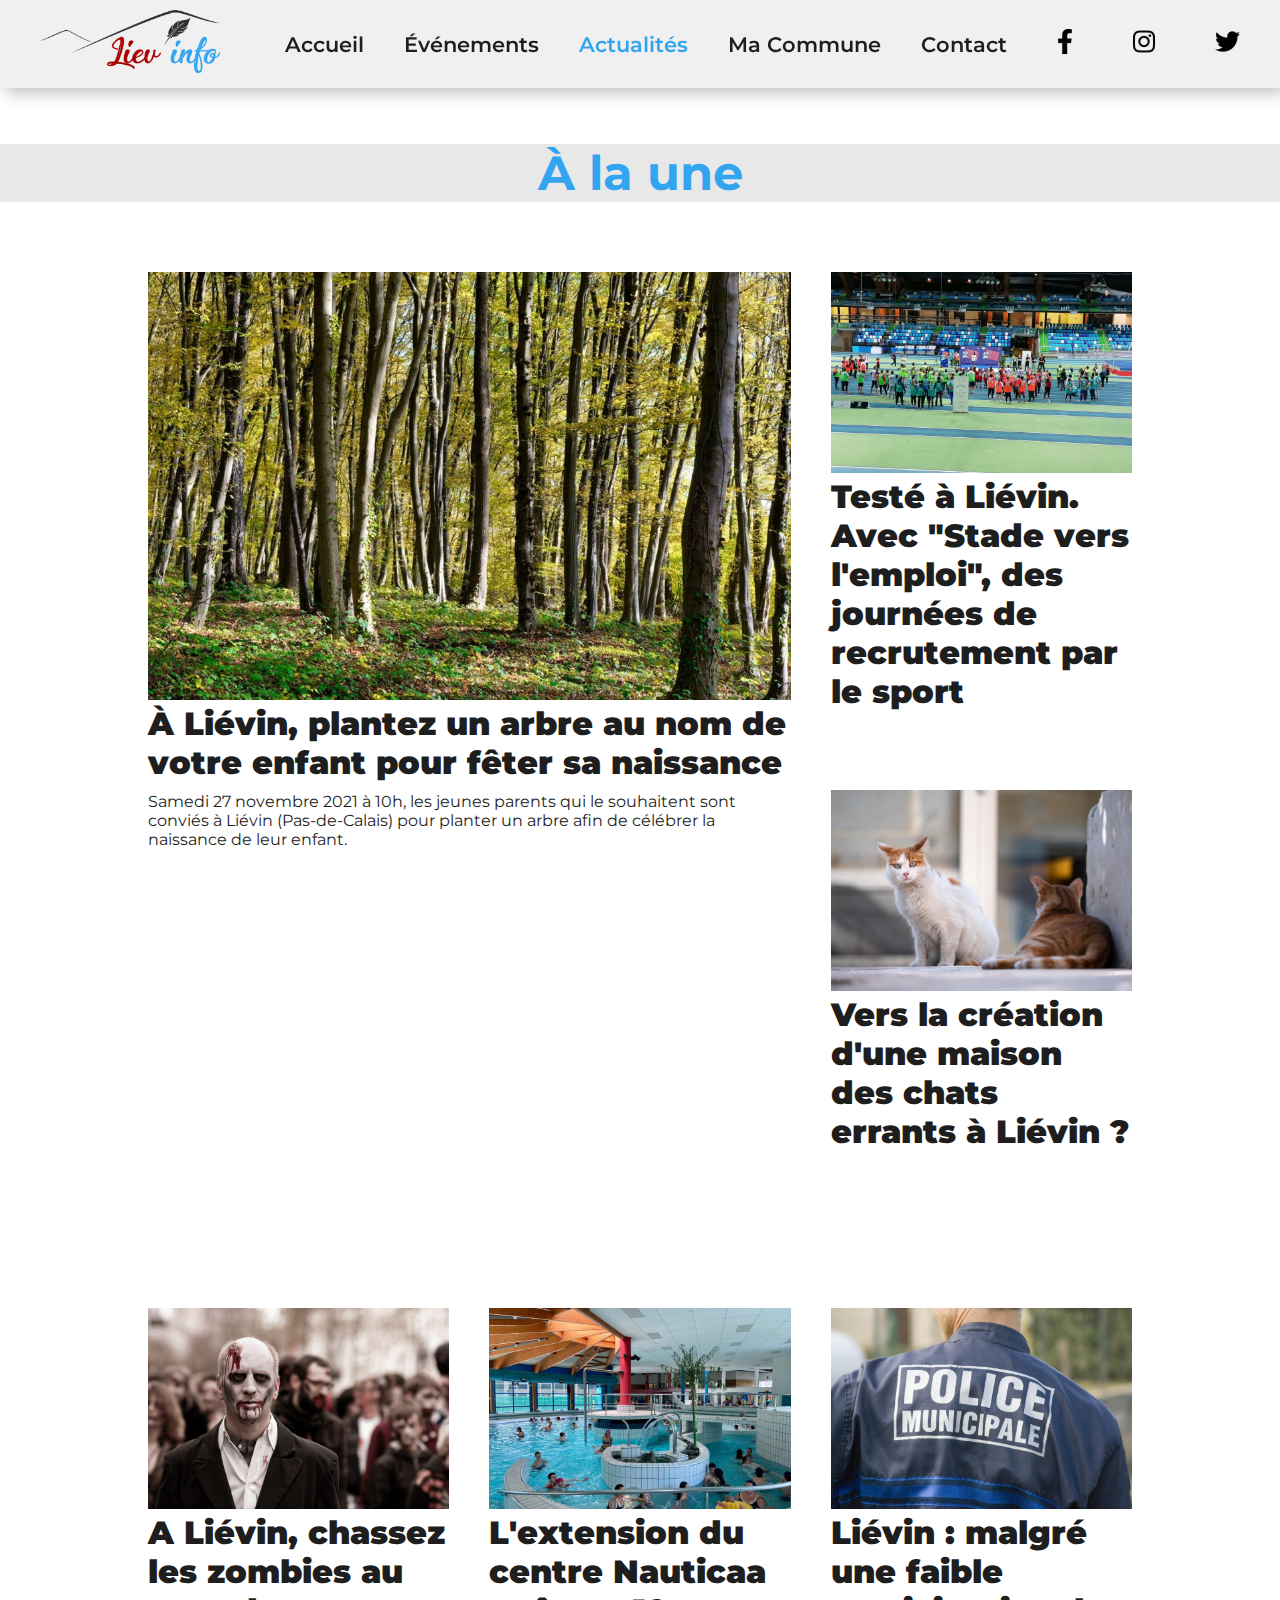
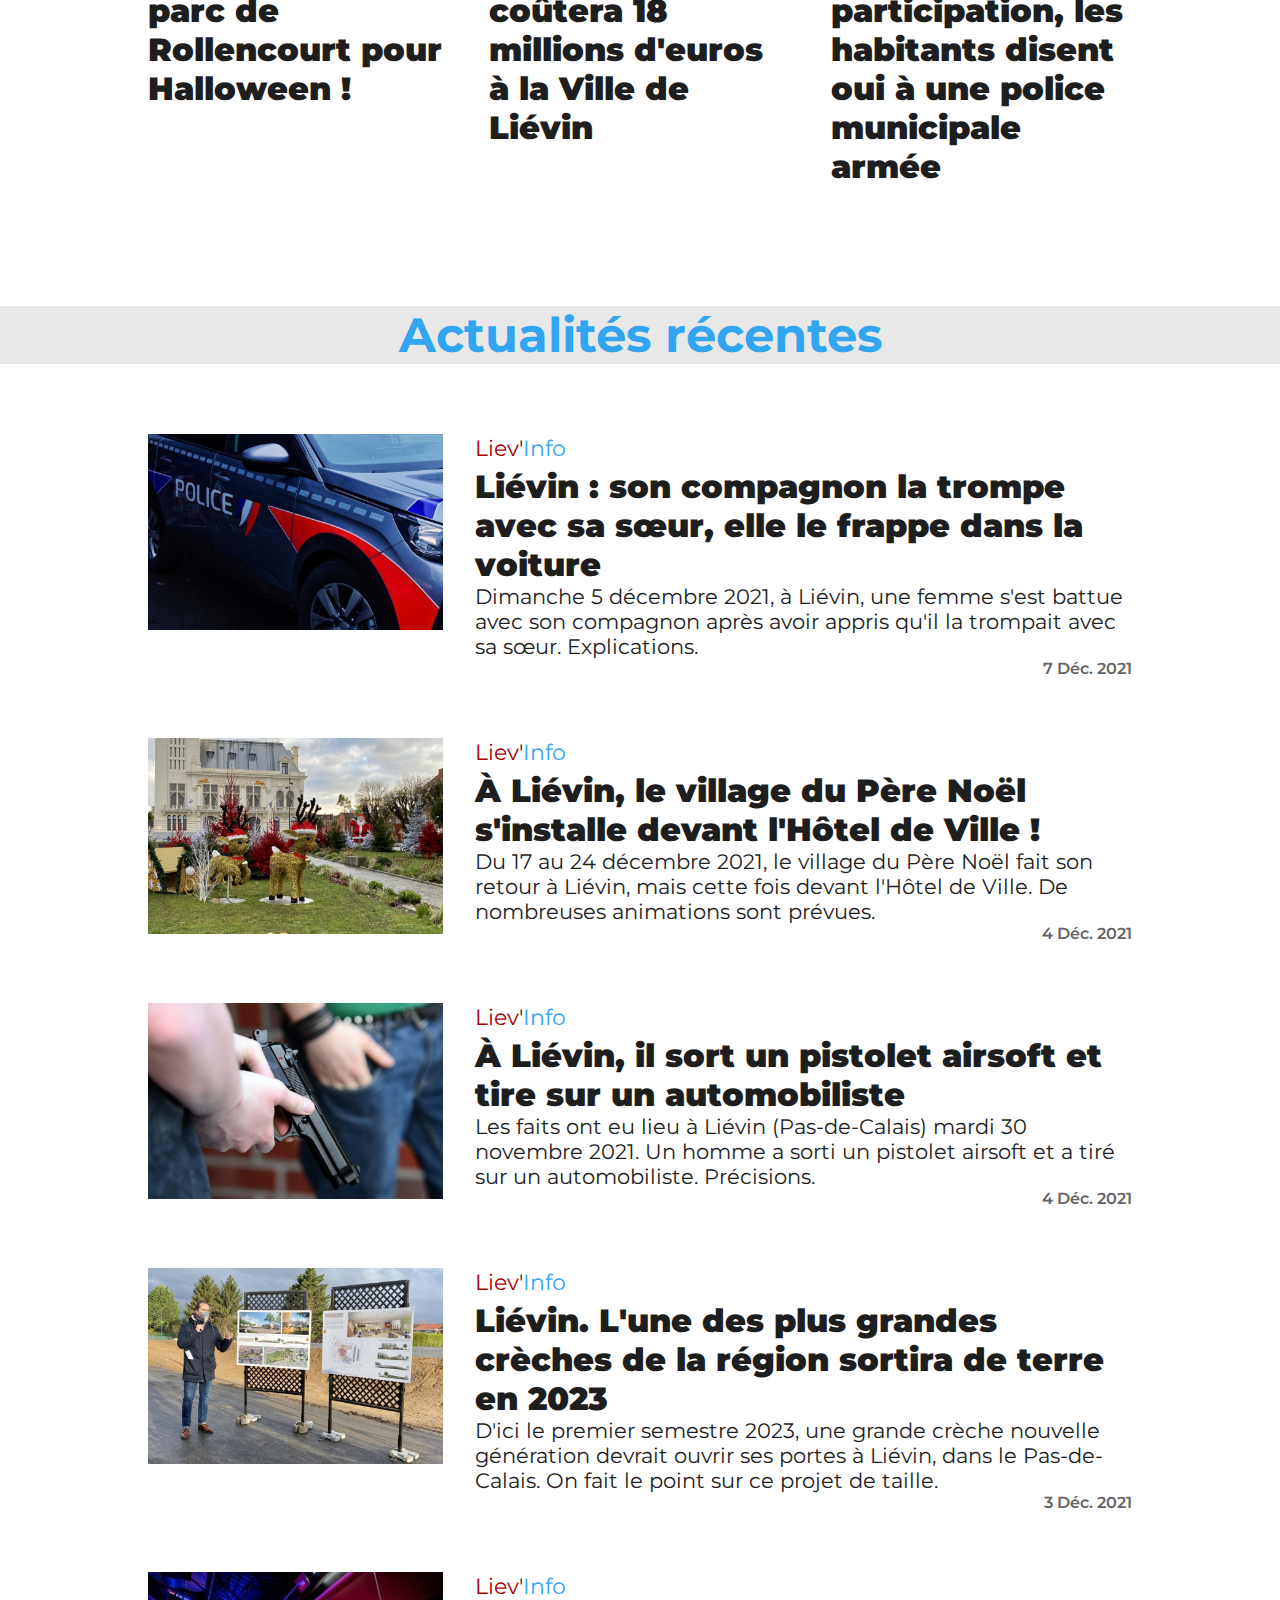
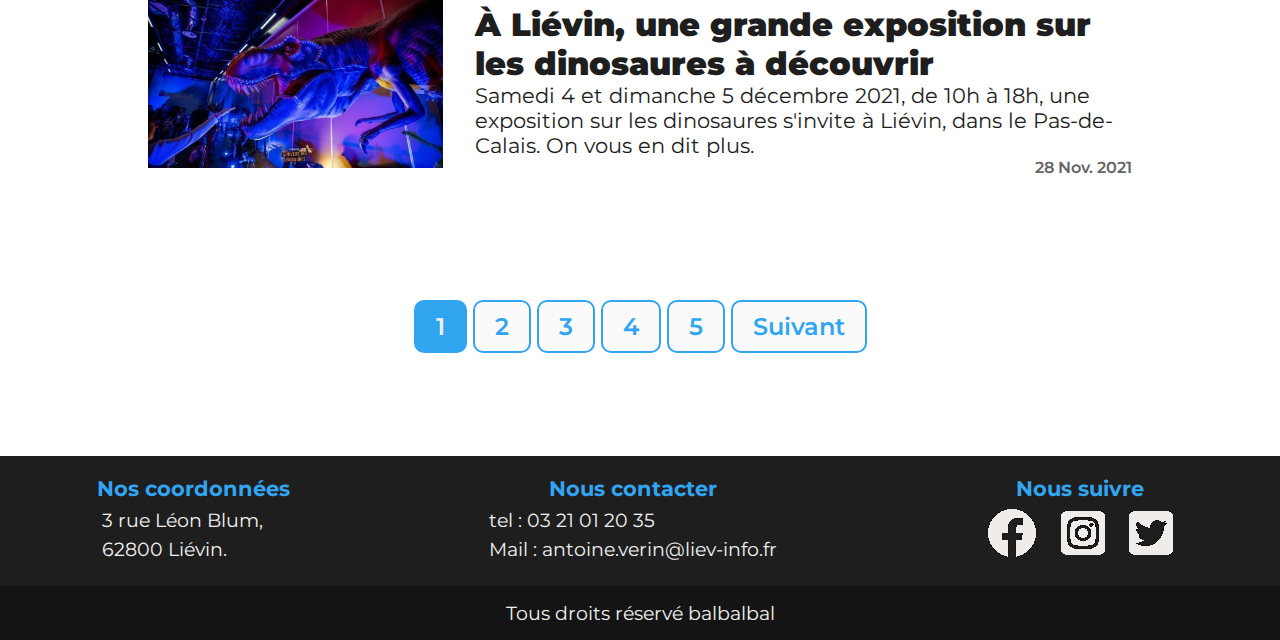
==== html/actualites.html @ 5f1c15e4 "first commit" ====
<!DOCTYPE html>
<html lang="fr">
<head>
    <meta charset="UTF-8">
    <meta name="viewport" content="width=device-width, initial-scale=1.0">
    <meta http-equiv="X-UA-Compatible" content="ie=edge">
    <title>Liév'info - Actualités</title>
    <link rel="shortcut icon" href="../assets/img/logo-petit.png" type="image/x-icon">
    <link rel="stylesheet" href="../css/style.css">
    <link href="https://fonts.googleapis.com/css2?family=Montserrat:wght@400;700&display=swap" rel="stylesheet">
</head>
<body>

    <!-- Large NavBar -->
    <nav id="largenav">
        <div class="navSection">
            <a href="../index.html"><img class="logo" src="../assets/img/logo-petit.png" alt=""></a>
        </div>
        <div id="navRight" class="navSection">
            <div>
                <ul>
                    <li><a href="../index.html">Accueil</a></li>
                    <li><a href="../html/evenements.html">Événements</a></li>
                    <li><a href="../html/actualites.html" class="navActive">Actualités</a></li>
                    <li><a href="#">Ma Commune</a></li>
                    <li><a href="../html/contact.html">Contact</a></li>
                </ul>
            </div>
            <div class="nav-icon">
                <a href="https://fr-fr.facebook.com/LievinMaVille/" target="_blank"><img src="../assets/img/fb-nav.png" alt="Logo Facebook"></a>
                <a href="https://www.instagram.com/lievinmaville/?hl=fr" target="_blank"><img src="../assets/img/insta-nav.png" alt="Logo Insta"></a>
                <a href="https://twitter.com/agglolenslievin" target="_blank"><img src="../assets/img/twitter-nav.png" alt="Logo Twitter"></a>
            </div>
        </div>
    </nav>

    <!-- Small NavBar -->
    <nav id="smallnav">
        <div id="menuToggle">
            <input type="checkbox" name="" id="">
            <img src="../assets/img/burger.png" alt="Menu Burger">
            <ul>
                <li><a href="../index.html">Accueil</a></li>
                <li><a href="../html/evenements.html">Événements</a></li>
                <li><a href="../html/actualites.html" class="navActive">Actualités</a></li>
                <li><a href="#">Ma Commune</a></li>
                <li><a href="../html/contact.html">Contact</a></li>
            </ul>
        </div>
    </nav>
    <div class="actuspace"></div>
    <main class="actualites">

        <!-- Section À la une-->
        <h2>À la une</h2>
        <section class="actuune">

            <!-- Card -->
            <a href="details.html" class="aactumain">
                <div class="acard">
                    <img src="../assets/img/actu/aactumain.jpg" alt="Un arbre">
                    <h3>À Liévin, plantez un arbre au nom de votre enfant pour fêter sa naissance</h3>
                    <p>Samedi 27 novembre 2021 à 10h, les jeunes parents qui le souhaitent sont conviés à Liévin (Pas-de-Calais) pour planter un arbre afin de célébrer la naissance de leur enfant. </p>
                </div>
            </a>

            <!-- Card -->
            <a href="details.html" class="aactu1">
                <div class="acard">
                    <img src="../assets/img/actu/aactu1.jpg" alt="Stade de Liévin">
                    <h3>Testé à Liévin. Avec "Stade vers l'emploi", des journées de recrutement par le sport</h3>
                </div>
            </a>

            <!-- Card -->
            <a href="details.html" class="aactu2">
                <div class="acard">
                    <img src="../assets/img/actu/aactu2.jpg" alt="Chats">
                    <h3>Vers la création d'une maison des chats errants à Liévin ?</h3>
                </div>
            </a>

            <!-- Card -->
            <a href="details.html" class="aactu3">
                <div class="acard">
                    <img src="../assets/img/actu/aactu3.jpg" alt="Homme déguisé en zombie">
                    <h3>A Liévin, chassez les zombies au parc de Rollencourt pour Halloween ! </h3>
                </div>
            </a>

            <!-- Card -->
            <a href="details.html" class="aactu4">
                <div class="acard">
                    <img src="../assets/img/actu/aactu4.jpg" alt="Batiment Nauticaa">
                    <h3>L'extension du centre Nauticaa coûtera 18 millions d'euros à la Ville de Liévin</h3>
                </div>
            </a>

            <!-- Card -->
            <a href="details.html" class="aactu5">
                <div class="acard">
                    <img src="../assets/img/actu/aactu5.jpeg" alt="Police municipale">
                    <h3>Liévin : malgré une faible participation, les habitants disent oui à une police municipale armée </h3>
                </div>
            </a>
        </section>

        <!-- Section Actu Récentes -->
        <h2>Actualités récentes</h2>
        <section class="actuall">

            <!-- Longue card -->
            <a href="details.html" class="actulongcard">
                <div class="actulgimg">
                    <img src="../assets/img/actu/actu1.jpg" alt="Voiture de police">
                </div>
                <div class="actulgdescription">
                    <p class="actulievinfo"><span class="actuliev">Liev</span>'<span class="actuinfo">Info</span></p>
                    <h3>Liévin : son compagnon la trompe avec sa sœur, elle le frappe dans la voiture</h3>
                    <p class="actudescription">Dimanche 5 décembre 2021, à Liévin, une femme s'est battue avec son compagnon après avoir appris qu'il la trompait avec sa sœur. Explications.</p>
                    <p class="actudate">7 Déc. 2021</p>
                </div>
            </a>

            <!-- Longue card -->
            <a href="details.html" class="actulongcard">  
                <div class="actulgimg">
                    <img src="../assets/img/actu/actu2.jpg" alt="Décoration noel">
                </div>
                <div class="actulgdescription">
                    <p class="actulievinfo"><span class="actuliev">Liev</span>'<span class="actuinfo">Info</span></p>
                    <h3>À Liévin, le village du Père Noël s'installe devant l'Hôtel de Ville !</h3>
                    <p class="actudescription">Du 17 au 24 décembre 2021, le village du Père Noël fait son retour à Liévin, mais cette fois devant l'Hôtel de Ville. De nombreuses animations sont prévues. </p>
                    <p class="actudate">4 Déc. 2021</p>
                </div>
            </a>

            <!-- Longue card -->
            <a href="details.html" class="actulongcard"> 
                <div class="actulgimg">
                    <img src="../assets/img/actu/actu3.jpg" alt="Flingue">
                </div>
                <div class="actulgdescription">
                    <p class="actulievinfo"><span class="actuliev">Liev</span>'<span class="actuinfo">Info</span></p>
                    <h3>À Liévin, il sort un pistolet airsoft et tire sur un automobiliste</h3>
                    <p class="actudescription">Les faits ont eu lieu à Liévin (Pas-de-Calais) mardi 30 novembre 2021. Un homme a sorti un pistolet airsoft et a tiré sur un automobiliste. Précisions.</p>
                    <p class="actudate">4 Déc. 2021</p>
                </div>
            </a>

            <!-- Longue card -->
            <a href="details.html" class="actulongcard"> 
                <div class="actulgimg">
                    <img src="../assets/img/actu/actu4.jpg" alt="Plan d'urbanisme">
                </div>
                <div class="actulgdescription">
                    <p class="actulievinfo"><span class="actuliev">Liev</span>'<span class="actuinfo">Info</span></p>
                    <h3>Liévin. L'une des plus grandes crèches de la région sortira de terre en 2023</h3>
                    <p class="actudescription">D'ici le premier semestre 2023, une grande crèche nouvelle génération devrait ouvrir ses portes à Liévin, dans le Pas-de-Calais. On fait le point sur ce projet de taille. </p>
                    <p class="actudate">3 Déc. 2021</p>
                </div>
            </a>

            <!-- Longue card -->
            <a href="details.html" class="actulongcard"> 
                <div class="actulgimg">
                    <img src="../assets/img/actu/actu5.jpg" alt="T-rex">
                </div>
                <div class="actulgdescription">
                    <p class="actulievinfo"><span class="actuliev">Liev</span>'<span class="actuinfo">Info</span></p>
                    <h3>À Liévin, une grande exposition sur les dinosaures à découvrir</h3>
                    <p class="actudescription">Samedi 4 et dimanche 5 décembre 2021, de 10h à 18h, une exposition sur les dinosaures s'invite à Liévin, dans le Pas-de-Calais. On vous en dit plus. </p>
                    <p class="actudate">28 Nov. 2021</p>
                </div>
            </a>
        </section>

        <!-- Section pagination -->
        <section class="actupagination">
            <a href="#" class="actupageactive">1</a>
            <a href="actualites2.html" class="actupage">2</a>
            <a href="#" class="actupage">3</a>
            <a href="#" class="actupage">4</a>
            <a href="#" class="actupage">5</a>
            <a href="actualites2.html" class="actupage">Suivant</a>
        </section>
    </main>

    <!-- Footer -->
    <footer>
        <div id="contact">
            <div>
                <h4>Nos coordonnées</h4>
                <p>3 rue Léon Blum,</p>
                <p>62800 Liévin.</p>
            </div>
            <div>
                <h4>Nous contacter</h4>
                <p>tel : <a href="tel:0321012035">03 21 01 20 35</a></p>
                <p>Mail : <a href="mailto:antoine.verin@liev-info.fr">antoine.verin@liev-info.fr</a></p>
            </div>
            <div>
                <h4>Nous suivre</h4>
                <div>
                    <a href="https://fr-fr.facebook.com/LievinMaVille/" target="_blank"><img src="../assets/img/fb-foot.png" alt="Logo Facebook"></a>
                    <a href="https://www.instagram.com/lievinmaville/?hl=fr" target="_blank"><img src="../assets/img/insta-foot.png" alt="Logo Insta"></a>
                    <a href="https://twitter.com/agglolenslievin" target="_blank"><img src="../assets/img/twitter-foot.png" alt="Logo Twitter"></a>
                </div>
            </div>
        </div>
        <div id="legal">
            <p>Tous droits réservé balbalbal</p>
        </div>
    </footer>
</body>
</html>
---- css/style.css ----
* {
    margin: 0;
    padding: 0;
    box-sizing: border-box;
    font-family: 'Montserrat', sans-serif;
}
a {
    text-decoration: none;
    color: rgb(50, 165, 241);
}
/* Navbar */
/* Large Nav */
#largenav {
    background:rgb(240, 240, 240);
    box-shadow: 5px 5px 15px rgba(0, 0, 0, 0.25);
    position: fixed;
    width: 100%;
    display: flex;
    justify-content: space-between;
    padding: 10px;
    z-index: 100;
}
.navSection {
    width: fit-content;
    display: flex;
    align-items: center;
}
.logo {
    width: 200px;
}
input[checkbox] {
    background: rgb(30, 30, 30);
    z-index: 1000;
}
nav ul {
   display: flex; 
   list-style: none;
   width: fit-content;
   justify-content: space-around;
}
nav li:hover {
    transform: scale(0.90);
    transition: 0.8s ease;
}
nav a {
    color: rgb(30, 30, 30);
    font-size: 1.3em;
    font-weight: 600;
    padding: 0 20px;
}
nav a:hover {
    transform: scale(0.95);
    color:rgb(50, 165, 241);
    transition: 0.8s ease;
}
.navActive {
    color:rgb(50, 165, 241);
}
.nav-icon {
    display: flex;
}
nav img {
    padding: 0 10px;
}
/* Small Nav */
#smallnav img {
    display: none;
}
/*Header*/
header {
    height: 100vh;
    width: 100vw;
    display: flex;
    align-items: center;
    justify-content: center;
    position: relative;
}
header div {
    width: 100%;
    background-color: rgba(0, 0, 0, 0.219);
    z-index: 1;
}
h1 {
    font-size: 4em;
    text-align: center;
    color:rgb(240, 240, 240);
    z-index: 2;
}
#videohead {
    width: 100%;
    height: 100%;
    object-fit: cover;
    position: absolute;
    z-index: -1;
}
/*Main*/
.home {
    width: 85%;
    margin: auto;
    display: grid;
    grid-template-columns: 4fr 1fr;
    grid-template-rows: auto auto;
    grid-template-areas: 
    "actu widget"
    "event widget"
    ;
}
/* Actu / Event Section */
.actu {
    grid-area: actu;
    display: grid;  
    grid-template-columns: 1fr 1fr 1fr;
    grid-template-rows: auto 1fr 1fr 1fr;
    grid-template-areas: 
    "actutitle actutitle actutitle"
    "actumain actumain actu1"
    "actumain actumain actu2"
    "actu3 actu4 actu5"
    ;
    border-bottom: 1px solid rgb(30, 30, 30);
}
h2 {
    margin-right: 40px;
    padding: 20px 0 20px 40px;
    font-size: 3em;
}
.home p {
    font-size: 50px;
}
.actutitle a h2,
.eventtitle a h2{
    font-size: 2.5em;
    margin-right: 40px;
    padding: 20px 0 20px 40px;
}
.eventtitle:hover,
.actutitle:hover {
    transform: scale(0.97);
    transition: 0.3s linear;
}
.actutitle {
    grid-area: actutitle;
}
.actumain {
    grid-area: actumain;
}
.actu1 {
    grid-area: actu1;
}
.actu2 {
    grid-area: actu2;
}
.actu3 {
    grid-area: actu3;
}
.actu4 {
    grid-area: actu4;
}
.actu5 {
    grid-area: actu5;
}
.card {
    padding: 0 10px 10px 0;
    height: fit-content;
    width: 100%;
    margin: auto;
    margin-bottom: 20px;
}
.cardlink {
    width: 100%;
    display: block;
    padding-left: 15px;
}
.cardimage {
    width: 100%;
}
.cardimage img {
    width: 100%;
}
.cardtext {
    width: 100%;
    margin: 20px 0;
    color: rgb(30, 30, 30);
}
.card a {
    color: rgb(30, 30, 30);
}
.card:hover {
    transform: scale(0.98);
    transition: 0.2s linear;
}
.hovereffect:hover {
    background-color: rgb(220, 220, 220);
    box-shadow: 3px 3px 5px rgb(30, 30, 30);
}
h3 {
    font-size: 1.5em;
    font-weight: 900;
}
.event {
    grid-area: event;
    display: grid;
    grid-template-columns: 1fr 1fr 1fr;
    grid-template-rows: auto 1fr;
    grid-template-areas: 
    "eventtitle eventtitle eventtitle"
    "event1 event2 event3"
    ;
}
.eventtitle {
    grid-area: eventtitle;
}
.eventtitle,
.actutitle {
    display: flex;
    align-items: center;
    
    cursor: pointer;
}
.arrow img {
    margin-top: 4px;
    width: 30px;
}
.line {
    width: 70%;
    height: 2px;
    background: rgb(50, 165, 241);
}
event1 {
    grid-area: event1;
}
event2 {
    grid-area: event2;
}
event3 {
    grid-area: event3;
}
/* Widget Section */
.widget { 
    grid-area: widget;
}
.widgetcontainer {
    width: 100%; 
    padding: 10px;
    display: grid;
    grid-template-columns: 1fr;
    grid-template-rows: auto auto auto;
    grid-template-areas: 
        "live"
        "weather"
        "calendar"
    ;
    row-gap: 30px;
}
/* live */
.live {
    grid-area: live;
    width: 100%;
    height: 730px;
    border: 1px solid rgb(50, 165, 241);
    padding: 10px;
    overflow-y: hidden;
    margin: auto;
}
.live p {
    font-size: 0.8em;
    margin: 10px 0;
    border-bottom: 1px solid rgb(30, 30, 30);
    padding-bottom: 5px;
}
.live h5 {
    color: rgb(50, 165, 241);
    margin: 10px 0;
}
.live h4 { 
    font-size: 1em; 
    margin: 20px 0;
    border-bottom: 2px solid rgb(50, 165, 241);
    padding-bottom: 20px;
}
.live h4 {
    color: rgb(50, 165, 241);
    margin: 10px 0;
}
/* Weather */
.weather {
    grid-area: weather;
    height: fit-content;
    width: 100%;
    margin: auto;
}
.weather iframe {
    width: 100%;
}
/* Calendar */
.calendar {
    grid-area: calendar;
    width: 100%;
    margin: auto;
}
.calendar iframe {
    width: 100%;
}
/* Footer */
footer {
    background-color: rgb(30, 30, 30);
    color: rgb(240, 240, 240);
}
#contact {
    display: flex;
    justify-content: space-around;
    padding: 20px 0;
}
#legal {
    text-align: center;
    padding: 10px;
    background-color: rgb(20, 20, 20);
}
h4 {
    text-align: center;
    font-size: 1.3em;
    margin-bottom: 7px;
    color:rgb(50, 165, 241);
}
footer p {
    font-size: 1.2em;
    margin: 5px;
}
footer img {
    padding:0 10px;
}
footer a { 
    color:rgb(240, 240, 240);
}
/*******************************************************/
/****************** Actualités *************************/
/*******************************************************/
.actuspace {
    height: 50px;
}
.actualites h2 {
    text-align: center;
    background-color: rgba(210, 210, 210, 0.5);
    color: rgb(50, 165, 241);
    margin: 50px 0;
    padding: 0;
}
.actualites h3{
    font-size: 2em;
}
.actualites section{
    margin-bottom: 100px;
}
/* actu a la une */
.actuune {
    width: 80%;
    margin: auto;
    display: grid;
    grid-template-columns: 1fr 1fr 1fr;
    grid-template-rows: 1fr 1fr 1fr;
    grid-template-areas: 
    "aactumain aactumain aactu1"
    "aactumain aactumain aactu2"
    "aactu3 aactu4 aactu5";
}
.actuune a{
    color: rgb(30, 30, 30);
}
.aactumain {
    grid-area: aactumain;
}
.aactumain h3{
    margin-bottom: 10px ;
}
.aactu1 {
    grid-area: aactu1;
}
.aactu2 {
    grid-area: aactu2;
}
.aactu3 {
    grid-area: aactu3;
}
.aactu4 {
    grid-area: aactu4;
}
.aactu5 {
    grid-area: aactu5;
}
.acard{
    padding:20px;
}
.acard img {
    width: 100%;
}
.acard:hover{
    background-color: rgb(220, 220, 220);
    box-shadow: 3px 3px 5px rgb(30, 30, 30);
    transition-duration: 0.5s;
}
/* actu all */
.actuall {
    width: 80%;
    margin: auto;
}
.actulongcard {
    width: 100%;
    margin: auto;
    display: flex;
    padding: 20px 20px;
    margin:20px 0;
}
.actulongcard:hover{
    background-color: rgb(220, 220, 220);
    box-shadow: 3px 3px 5px rgb(30, 30, 30);
    transition-duration: 0.5s;
}
.actuall a{
    color:rgb(30, 30, 30);
}
.actulgimg {
    width: 30%;

}
.actulgimg img {
    width:100%
}
.actulievinfo{
    font-size: 1.4em;
    margin-bottom: 5px;
}
.actuliev{
    color: rgb(170, 0, 0);
}
.actuinfo{
    color: rgb(50, 165, 241);
}
.actulgdescription {
    padding-left: 2em;
    width:70%;
}
.actudescription {
    font-size: 1.3em;
}
.actudate {
    text-align: end; 
    font-size: 1em;
    font-weight: 600;
    color: rgb(100, 100, 100);
}
/* pagination */
.actupagination {
    display: flex;
    justify-content: center;
}
.actupagination a {
    width: fit-content;
    font-size: 1.5em;
    font-weight: 600;
    padding : 10px 20px;
    margin: 3px;
    border: 2px solid rgb(50, 165, 241);
    border-radius: 10px;
}
.actupage {
    color: rgb(50, 165, 241);
    background-color: rgb(250, 250, 250);
}
.actupage:hover {
    color: rgb(240, 240, 240);
    background-color: rgb(50, 165, 241);
    transition: 0.5s;
}
.actupageactive {
    color: rgb(240, 240, 240);
    background-color: rgb(50, 165, 241);
}
/*******************************************************/
/********************* Details *************************/
/*******************************************************/
.detailsarticle {
    width: 80%;
    margin: auto;
}
.detailsarticle h3 {
    font-size:3em;
    margin: 0 0 50px 0;
}
.detailsimg {
    margin:auto;
    width:fit-content;
}
.detailsarticle img {
    max-width: 900px;
    width:100%;
}
.detailsinfo {
    font-size: 0.8em;
    margin-bottom: 30px;
}
.detailsredac {
    font-size: 0.9em;
    color: rgb(50, 165, 241);
    margin-top: 30px;
}
.detailstext {
    font-size: 1.5em;
}
.detailstext h5 {
    margin:10px;
    font-size: 1.4em;
}
.details h2 {
    text-align: center;
    background-color: rgba(210, 210, 210, 0.5);
    color: rgb(50, 165, 241);
    margin: 50px 0;
    padding: 0;
}
.details p {
    margin-bottom: 30px;
} 
.detailspdf{
    margin:60px 0 10px 0;
    float: right;
    padding: 10px 30px;
    color: rgb(170, 0, 0);
    background-color: rgb(250, 250, 250);
    border: 2px solid rgb(170, 0, 0);
    border-radius: 10px;
}
.detailspdf:hover {
    color: rgb(240, 240, 240);
    background-color: rgb(170, 0, 0);
    transition: 0.5s;
}
.detailsclear {
    clear: both;
}
.detailsalireaussi {
    width: 80%;
    margin: auto;

    display: grid;
    grid-template-columns: 1fr 1fr 1fr;
    grid-template-rows: 1fr;
    grid-template-areas: 
    "details1 details2 details3";

    padding-bottom: 30px;
}
.detailsalireaussi a {
    color:rgb(30, 30, 30);
}
/*---------------------------- PAGE CONTACT --------------------*/
/*--------------------------------------------------------------*/
/*----- Récurrents --*/
.contact-space {
    padding-top: 150px;
}
.contact {
    text-align: center;
}
.contact h1 {
    color: rgb(50, 165, 241);
    background-color: rgb(200, 200, 200, 0.75);
    margin: 50px 0;
    font-size: 5em;
    font-family: 'Montserrat', sans-serif;
}
/*----- Coordonnées --*/
.contact .contact-img {
    background-image: url(../assets/img/parallax.jpg);
    background-position: center;
    background-size: cover;
    background-attachment: fixed;
    height: 500px;
    width: 100%;
    margin-bottom: 100px;
}
.contact .contact-img .contact-h1 {
    padding: 150px 0;
}
.contact .contact-info .contact-contact {
    display: flex;
    justify-content: space-around;
    width: 90%;
    margin: 0 auto;
    flex-wrap: wrap;
    color: rgb(30, 30, 30);
    
}
.contact .contact-info .contact-contact span {
    font-weight: 600;
    font-size: 1.8em;
}
.contact .contact-info .contact-contact .contact-logo img {
    width: 50%;
    margin: 100px 0;
}
.contact .contact-info .contact-contact .contact-social img {
    flex-direction: column;
    width: 50%;
    padding: 20px 0;
}
.contact .contact-info .contact-contact .contact-social img:hover {
    transition: .5s;
    transform: scale(0.90);
}
.contact .contact-info p {
    font-size: 2em;
    padding: 15px 0;
}
/*----- Formulaire de contact --*/
.contact-form form, .contact-form p {
    width: 500px;
    margin:auto;
    font-size: 18px;
    text-align: left;
}
.contact-form form input, textarea {
    display: block;
    width: 100%;
    border: 2px solid rgb(170, 0, 0);
    border-radius: 25px;
    padding: 10px;
    margin-bottom: 20px;
    background-color: rgb(200, 200, 200);
    height: 40px;
}
.contact-form form input:hover {
    background-color: rgb(240, 240, 240);
    transition: .5s;

}
.contact-form form textarea {
    height: 150px;
}
  .contact-form form textarea:hover {
    background-color: rgb(240, 240, 240);
    transition: .5s;
}
.contact-form form .send-form {
    width: 50%;
    margin: auto;
    padding: 0 60px;
    border-radius: 15px;
    border: 0;
    background-color: rgb(50, 165, 241);
    color: rgb(170, 0, 0);
    font-size: 1.5em;
    font-weight: 600;
    text-transform: uppercase;
    cursor: pointer;
}
.contact-form form .send-form:hover {
    transition:  .3s ease;
    color: rgb(50, 165, 241);
    background-color: rgb(170, 0, 0);
    transform: scale(0.95);
    box-shadow: 0 0 20px rgb(255, 39, 39);
}
.contact-form form p {
    display: flex;
    justify-content: space-between;
}
  .contact-form form p input {
    width: calc(50% - 10px);
}
/*********************** Media Querries *********************/
@media screen and (max-width: 1024px) {
    /* nav */
    /* Large Nav */
    #largenav {
        display: none;
    }
    /* Small Nav */
    #smallnav img {
        display: block;
        position: fixed;
        top: 15px;
        left: 10px;
        width: 70px;
        z-index: 5;
    }
    #smallnav input:hover ~ img {
        transform: scale(0.90);
    }
    #smallnav ul {
        display: none;
        flex-direction: column;
        position: fixed;
        top: 0;
        left: 0;
        z-index: 3;
        background: rgb(240, 240, 240);
    }
    #smallnav li {
        margin: 20px 0;
        text-align: center;
        font-size: 1.5em;
    }
    #smallnav li:nth-child(1) {
        margin-top: 200px;
    }
    /* Burger Menu */
    #logosn {
        margin: 200px;
    }
    #menuToggle input {
      display: block;
      width: 70px;
      height: 70px;
      position: fixed;
      top: 4px;
      left: 10px;
      cursor: pointer;
      opacity: 0;
      z-index: 6;
    } 
    #menuToggle input:checked ~ ul {
        display: block;
        width: 80%;
        position: fixed;
        top: 0;
        left: 0;
        height: 100vh;
    }
    /* Home */
    .home {
        width: 98%;
        margin: 0;
        grid-template-columns: 1fr;
        grid-template-rows: 2fr 1fr;
        grid-template-areas: 
        "actu"
        "event";
        padding: 5px;
    }
    /* Actu */
    .actu {
        grid-template-columns: 1fr;
        grid-template-rows: auto repeat(6, 1fr);
        grid-template-areas: 
        "actutitle"
        "actumain"
        "actu1"
        "actu2"
        "actu3"
        "actu4"
        "actu5"
        ;
    }
    /* Event / Actu */
    .event {
        grid-template-columns: 1fr;
        grid-template-rows: auto repeat(3, 1fr);
        grid-template-areas: 
        "eventtitle"
        "event1"
        "event2"
        "event3"
        ;
    }
    .arrow,
    .line {
        display: none;
    }
    .card {
        margin: auto;
    }
    .widget {
        display: none;
    }
    #contact {
        display: flex;
        flex-direction: column;
        align-items: center;
    }
    #contact div {
        margin: 30px 0;
    }
    /************* contact *********************/
    .contact h1{
        font-size: 3em;
    }
    .contact .contact-info .contact-contact {
        flex-direction: column;
    }
    .contact .contact-info .contact-contact .contact-social{
        margin-top: 50px;
    }
    .contact .contact-info .contact-contact .contact-social img {
        width: 50px;
        padding: 0 10px;
    }
    .contact .contact-info p {
        font-size: 1.2em;
    }
    .contact-form form, .contact-form p {
        width: 98%;  
    }
    .contact-map iframe {
        height: 400px;
    }
    .contact-form form .send-form {
        padding: 0px 30px;
    }
    /******************** actu / detail ***********************/
    .actuall, .actuune, .actupage {
        width: 98%;
    }
    .actuune {
        grid-template-columns: 1fr;
        grid-template-rows: repeat(6, 1fr);
        grid-template-areas: 
        "aactumain"
        "aactu1"
        "aactu2"
        "aactu3"
        "aactu4"
        "aactu5"
        ;
    }
    .actulongcard {
        display:block;
        width: 100%;
        min-width: 200px;
        margin: auto;
    }
    .actulgimg {
        width: 100%;
    }
    .actulgdescription {
        padding-left: 0;
        width:100%;
    }
    .actupagination a {
        width: fit-content;
        font-size: 0.8em;
        font-weight: 600;
        padding : 3px 7px;
        margin: 3px;
        border-radius: 10px;
    }
    .detailsalireaussi{
        width:98%;
    }
    .detailsalireaussi {
        grid-template-columns: 1fr;
        grid-template-rows: 1fr 1fr 1fr;
        grid-template-areas: 
        "details1"
        "details2"
        "details3"
        ;   
    }  
    .detailsarticle {
        width: 98%;
    }
}
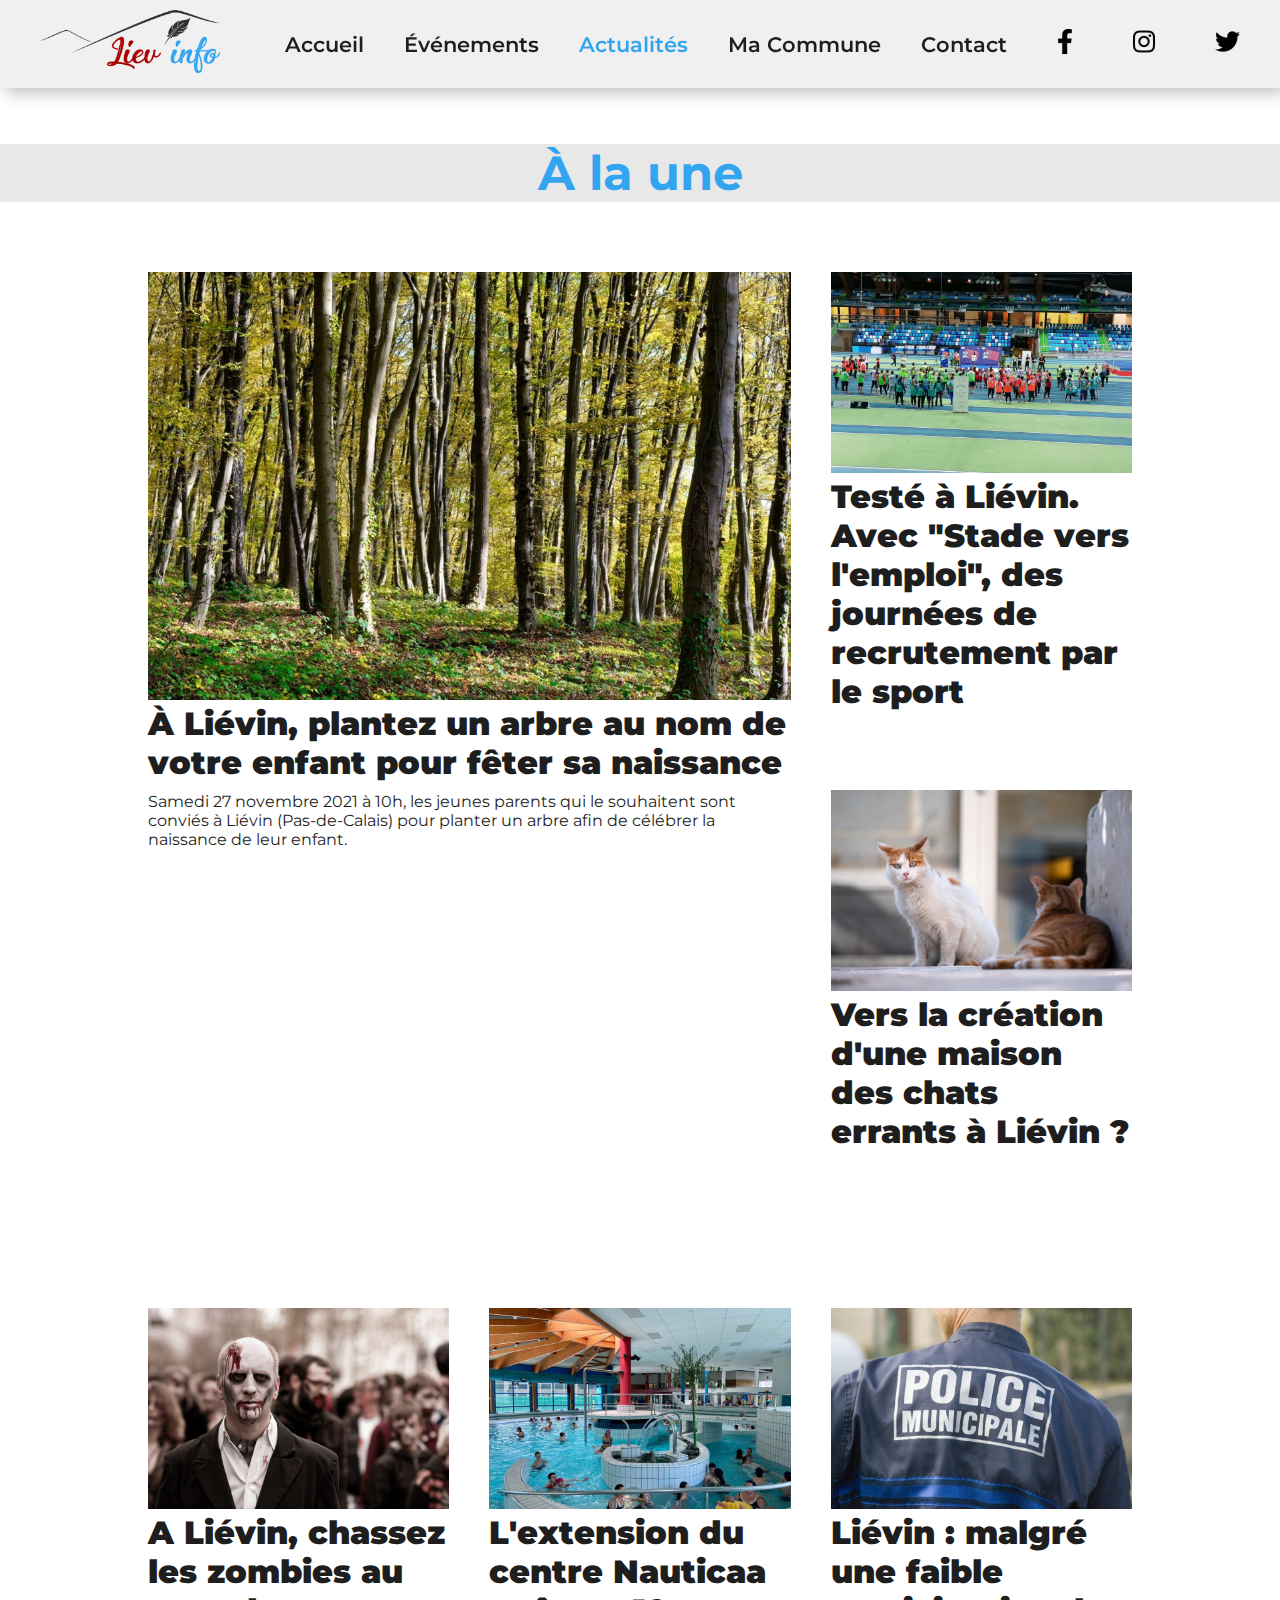
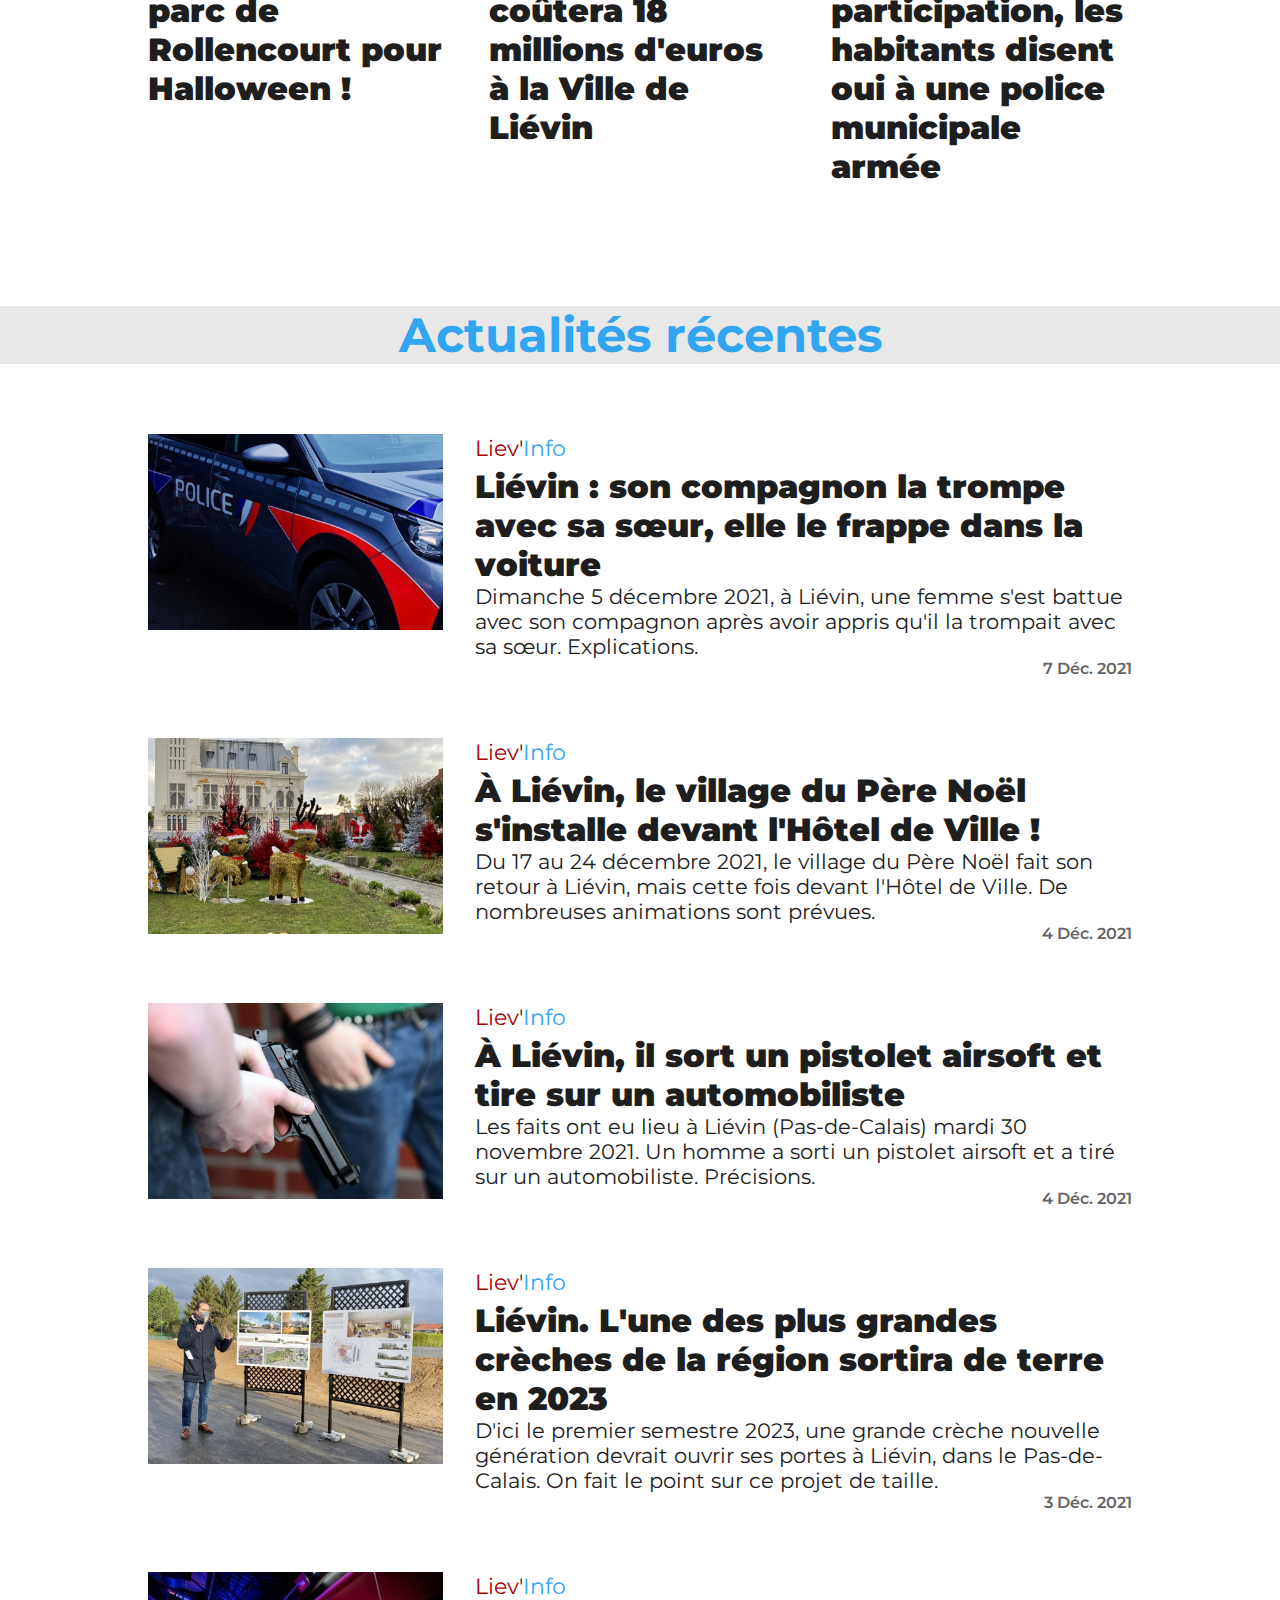
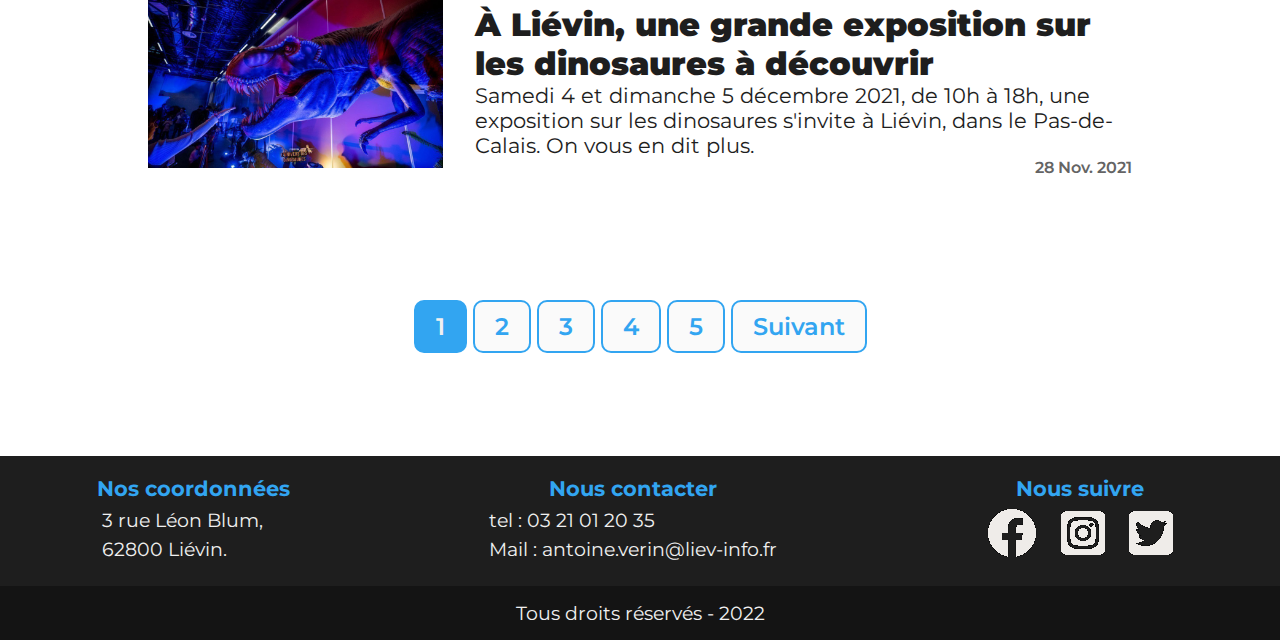
==== commit bbb6e16f: "Nous avons ajouter la page ma commune et fusionné les fichier css et fait des modification mineur" ====
--- a/html/actualites.html
+++ b/html/actualites.html
@@ -22,7 +22,7 @@
                     <li><a href="../index.html">Accueil</a></li>
                     <li><a href="../html/evenements.html">Événements</a></li>
                     <li><a href="../html/actualites.html" class="navActive">Actualités</a></li>
-                    <li><a href="#">Ma Commune</a></li>
+                    <li><a href="../html/macommune.html">Ma Commune</a></li>
                     <li><a href="../html/contact.html">Contact</a></li>
                 </ul>
             </div>
@@ -43,7 +43,7 @@
                 <li><a href="../index.html">Accueil</a></li>
                 <li><a href="../html/evenements.html">Événements</a></li>
                 <li><a href="../html/actualites.html" class="navActive">Actualités</a></li>
-                <li><a href="#">Ma Commune</a></li>
+                <li><a href="../html/macommune.html">Ma Commune</a></li>
                 <li><a href="../html/contact.html">Contact</a></li>
             </ul>
         </div>
@@ -209,7 +209,7 @@
             </div>
         </div>
         <div id="legal">
-            <p>Tous droits réservé balbalbal</p>
+            <p>Tous droits réservés - 2022</p>
         </div>
     </footer>
 </body>
--- a/css/style.css
+++ b/css/style.css
@@ -333,7 +333,7 @@
     color:rgb(240, 240, 240);
 }
 /*******************************************************/
-/****************** Actualités *************************/
+/************ Actualités Évenement Détail **************/
 /*******************************************************/
 .actuspace {
     height: 50px;
@@ -351,7 +351,7 @@
 .actualites section{
     margin-bottom: 100px;
 }
-/* actu a la une */
+/* Section À la une */
 .actuune {
     width: 80%;
     margin: auto;
@@ -363,6 +363,7 @@
     "aactumain aactumain aactu2"
     "aactu3 aactu4 aactu5";
 }
+/* Option card */
 .actuune a{
     color: rgb(30, 30, 30);
 }
@@ -398,11 +399,13 @@
     box-shadow: 3px 3px 5px rgb(30, 30, 30);
     transition-duration: 0.5s;
 }
-/* actu all */
+/*** Fin option card ***/
+/* Section Actu Récentes */
 .actuall {
     width: 80%;
     margin: auto;
 }
+/*** Option long card ***/
 .actulongcard {
     width: 100%;
     margin: auto;
@@ -448,6 +451,7 @@
     font-weight: 600;
     color: rgb(100, 100, 100);
 }
+/*** Fin option long Card ***/
 /* pagination */
 .actupagination {
     display: flex;
@@ -475,9 +479,8 @@
     color: rgb(240, 240, 240);
     background-color: rgb(50, 165, 241);
 }
-/*******************************************************/
-/********************* Details *************************/
-/*******************************************************/
+/*** Fin pagination ***/
+/* Article */
 .detailsarticle {
     width: 80%;
     margin: auto;
@@ -505,10 +508,6 @@
 }
 .detailstext {
     font-size: 1.5em;
-}
-.detailstext h5 {
-    margin:10px;
-    font-size: 1.4em;
 }
 .details h2 {
     text-align: center;
@@ -520,6 +519,8 @@
 .details p {
     margin-bottom: 30px;
 } 
+/*** Fin Article ***/
+/* Button Download */
 .detailspdf{
     margin:60px 0 10px 0;
     float: right;
@@ -537,6 +538,8 @@
 .detailsclear {
     clear: both;
 }
+/*** Fin Button download ***/
+/* Section 3 card */
 .detailsalireaussi {
     width: 80%;
     margin: auto;
@@ -552,6 +555,42 @@
 .detailsalireaussi a {
     color:rgb(30, 30, 30);
 }
+/*** Fin Section 3 card ***/
+/************************************************/
+/****************** ma commune ******************/
+/************************************************/
+
+.macomspace{
+    padding: 100px;
+}
+.macomm p{
+    font-size: 1.5em;
+}
+.macomm {
+    width:80%;
+    margin: auto;
+    background-image: url(../assets/img/fond_de_page.jpg);
+    background-repeat: repeat;
+    background-size:100%;
+}
+.macommpage{
+    padding: 5% 12% 5% 12%;
+}
+.titre{
+    font-size: 23px;
+    font-weight: bold;
+    color:black;
+    text-decoration: underline;
+}
+.titre:hover{
+    font-size: 26px;
+    transition: .5s;
+    color:rgb(50, 165, 241);
+}
+#parchemin{
+    z-index: 0;
+    position:relative;
+}
 /*---------------------------- PAGE CONTACT --------------------*/
 /*--------------------------------------------------------------*/
 /*----- Récurrents --*/
@@ -568,7 +607,8 @@
     font-size: 5em;
     font-family: 'Montserrat', sans-serif;
 }
-/*----- Coordonnées --*/
+
+/*----- Propriété de l'image Parallax --*/
 .contact .contact-img {
     background-image: url(../assets/img/parallax.jpg);
     background-position: center;
@@ -578,6 +618,7 @@
     width: 100%;
     margin-bottom: 100px;
 }
+/*----- Coordonnées --*/
 .contact .contact-img .contact-h1 {
     padding: 150px 0;
 }
@@ -619,6 +660,7 @@
     text-align: left;
 }
 .contact-form form input, textarea {
+    /*----- Personnalisation des éléments Input --*/
     display: block;
     width: 100%;
     border: 2px solid rgb(170, 0, 0);
@@ -641,6 +683,7 @@
     transition: .5s;
 }
 .contact-form form .send-form {
+    /*----- Personnalisation du bouton Enoyer --*/
     width: 50%;
     margin: auto;
     padding: 0 60px;
@@ -807,7 +850,7 @@
         padding: 0px 30px;
     }
     /******************** actu / detail ***********************/
-    .actuall, .actuune, .actupage {
+    .actuall, .actuune, .actupage, .detailsarticle, .detailsalireaussi {
         width: 98%;
     }
     .actuune {
@@ -822,30 +865,6 @@
         "aactu5"
         ;
     }
-    .actulongcard {
-        display:block;
-        width: 100%;
-        min-width: 200px;
-        margin: auto;
-    }
-    .actulgimg {
-        width: 100%;
-    }
-    .actulgdescription {
-        padding-left: 0;
-        width:100%;
-    }
-    .actupagination a {
-        width: fit-content;
-        font-size: 0.8em;
-        font-weight: 600;
-        padding : 3px 7px;
-        margin: 3px;
-        border-radius: 10px;
-    }
-    .detailsalireaussi{
-        width:98%;
-    }
     .detailsalireaussi {
         grid-template-columns: 1fr;
         grid-template-rows: 1fr 1fr 1fr;
@@ -855,7 +874,27 @@
         "details3"
         ;   
     }  
-    .detailsarticle {
-        width: 98%;
+    /* Long card responsive */
+    .actulongcard {
+        display:block;
+        width: 100%;
+        min-width: 200px;
+        margin: auto;
+    }
+    .actulgimg {
+        width: 100%;
+    }
+    .actulgdescription {
+        padding-left: 0;
+        width:100%;
+    }
+    /*** Fin long card responsive ***/
+    .actupagination a {
+        width: fit-content;
+        font-size: 0.8em;
+        font-weight: 600;
+        padding : 3px 7px;
+        margin: 3px;
+        border-radius: 10px;
     }
 }